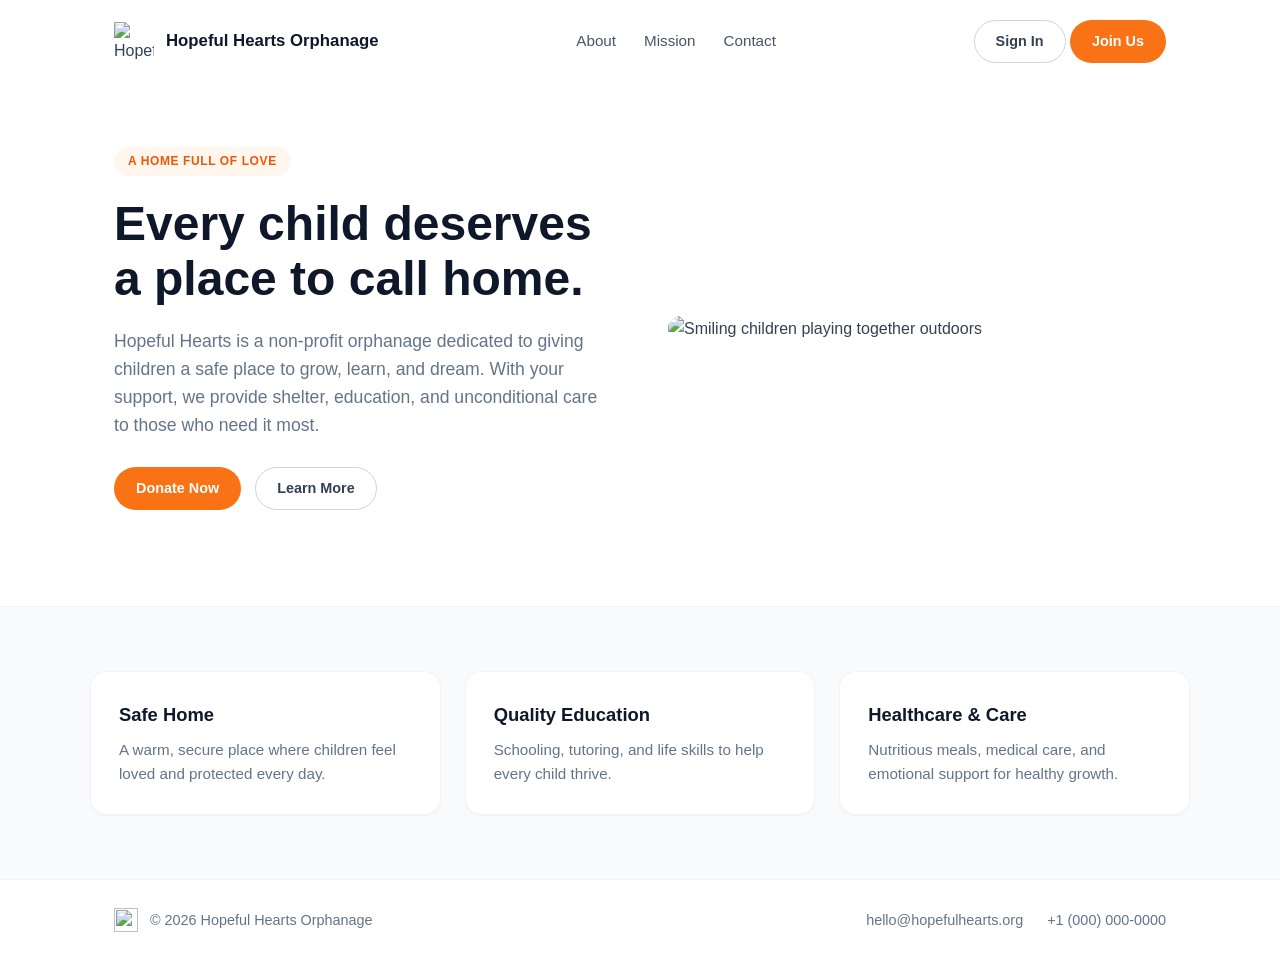
==== index.html @ 258a6f3f "Merge pull request #2 from MapokgoleSemoshwe/Nur Nur" ====
<!DOCTYPE html>
<html lang="en">
<head>
  <meta charset="UTF-8" />
  <meta name="viewport" content="width=device-width, initial-scale=1.0" />
  <title>Hopeful Hearts Orphanage — A Home Full of Love</title>
  <meta name="description" content="Hopeful Hearts is an NGO orphanage providing a safe, loving home, education, and bright futures for children in need." />
  <link rel="stylesheet" href="styles.css" />
</head>
<body>
  <header class="site-header">
    <div class="brand">
      <img src="logo.png" alt="Hopeful Hearts logo" class="brand-logo" />
      <span class="brand-name">Hopeful Hearts Orphanage</span>
    </div>
    <nav class="site-nav">
      <a href="#about">About</a>
      <a href="#mission">Mission</a>
      <a href="#contact">Contact</a>
      <a href="dashboard.html" id="dashboardLink" style="display:none;">📊 Dashboard</a>
    </nav>
    <div id="authButtons">
      <a href="login.html" class="btn btn-outline">Sign In</a>
      <a href="signup.html" class="btn btn-primary">Join Us</a>
    </div>
    <div id="userMenu" style="display:none; align-items:center; gap:12px;">
      <span id="userNameDisplay" style="font-weight:500; color:#0f172a;"></span>
      <button id="logoutBtn" class="btn btn-outline" style="padding:6px 14px; font-size:0.85rem; cursor:pointer;">Logout</button>
    </div>
  </header>

  <main class="hero" id="about">
    <div class="hero-text">
      <span class="tag">A home full of love</span>
      <h1>Every child deserves a place to call home.</h1>
      <p>
        Hopeful Hearts is a non-profit orphanage dedicated to giving children
        a safe place to grow, learn, and dream. With your support, we provide
        shelter, education, and unconditional care to those who need it most.
      </p>
      <div class="hero-actions">
        <a href="#" id="donateBtn" class="btn btn-primary">Donate Now</a>
        <a href="#mission" class="btn btn-outline">Learn More</a>
      </div>
    </div>
    <div class="hero-image">
      <img src="kids.jpg" alt="Smiling children playing together outdoors" />
    </div>
  </main>

  <section class="mission" id="mission">
    <div class="mission-grid">
      <div class="card">
        <h3>Safe Home</h3>
        <p>A warm, secure place where children feel loved and protected every day.</p>
      </div>
      <div class="card">
        <h3>Quality Education</h3>
        <p>Schooling, tutoring, and life skills to help every child thrive.</p>
      </div>
      <div class="card">
        <h3>Healthcare &amp; Care</h3>
        <p>Nutritious meals, medical care, and emotional support for healthy growth.</p>
      </div>
    </div>
  </section>

  <footer class="site-footer" id="contact">
    <div class="footer-inner">
      <div class="brand">
        <img src="logo.png" alt="" class="brand-logo small" />
        <span>© 2026 Hopeful Hearts Orphanage</span>
      </div>
      <div class="footer-links">
        <a href="mailto:hello@hopefulhearts.org">hello@hopefulhearts.org</a>
        <a href="tel:+10000000000">+1 (000) 000-0000</a>
      </div>
    </div>
  </footer>

  <script type="importmap">
    {
      "imports": {
        "@supabase/supabase-js": "https://cdn.jsdelivr.net/npm/@supabase/supabase-js/+esm"
      }
    }
  </script>

  <script type="module">
    import { createClient } from '@supabase/supabase-js'

    const supabaseUrl = 'https://irzqdsxdiifosqzqdypj.supabase.co'
    const supabaseAnonKey = 'eyJhbGciOiJIUzI1NiIsInR5cCI6IkpXVCJ9.eyJpc3MiOiJzdXBhYmFzZSIsInJlZiI6ImlyenFkc3hkaWlmb3NxenFkeXBqIiwicm9sZSI6ImFub24iLCJpYXQiOjE3ODM0MTgwMjYsImV4cCI6MjA5ODk5NDAyNn0.2mzC2WjiVIN2imGfKh0aKhdP97PCT6eLsTxOS4lfbh0'
    const supabase = createClient(supabaseUrl, supabaseAnonKey)

    const authButtons = document.getElementById('authButtons')
    const userMenu = document.getElementById('userMenu')
    const userNameDisplay = document.getElementById('userNameDisplay')
    const logoutBtn = document.getElementById('logoutBtn')
    const donateBtn = document.getElementById('donateBtn')
    const dashboardLink = document.getElementById('dashboardLink')

    async function checkUser() {
      const { data: { user } } = await supabase.auth.getUser()
      
      if (user) {
        authButtons.style.display = 'none'
        userMenu.style.display = 'flex'
        
        const { data: profile } = await supabase
          .from('users')
          .select('display_name, role')
          .eq('id', user.id)
          .single()
        
        userNameDisplay.textContent = profile?.display_name || user.email
        
        if (profile?.role === 'admin') {
          dashboardLink.style.display = 'inline'
        }
        
        donateBtn.href = 'donate.html'
        donateBtn.onclick = null
      } else {
        authButtons.style.display = 'flex'
        userMenu.style.display = 'none'
        dashboardLink.style.display = 'none'
        
        donateBtn.href = 'javascript:void(0)'
        donateBtn.onclick = function(e) {
          e.preventDefault()
          e.stopPropagation()
          const shouldLogin = confirm('Please sign in or create an account to donate. Click OK to login.')
          if (shouldLogin) {
            window.location.href = 'login.html?return=donate.html'
          }
        }
      }
    }

    logoutBtn.addEventListener('click', async () => {
      await supabase.auth.signOut()
      window.location.reload()
    })

    checkUser()

    supabase.auth.onAuthStateChange(() => {
      checkUser()
    })
  </script>
</body>
</html>
---- styles.css ----
* { box-sizing: border-box; margin: 0; padding: 0; }

body {
  font-family: -apple-system, BlinkMacSystemFont, "Segoe UI", Roboto, Helvetica, Arial, sans-serif;
  background: #ffffff;
  color: #334155;
  line-height: 1.6;
}

a { text-decoration: none; color: inherit; }

/* Header */
.site-header {
  max-width: 1100px;
  margin: 0 auto;
  padding: 20px 24px;
  display: flex;
  align-items: center;
  justify-content: space-between;
  gap: 16px;
}

.brand { display: flex; align-items: center; gap: 12px; }
.brand-logo { width: 40px; height: 40px; object-fit: contain; }
.brand-logo.small { width: 24px; height: 24px; }
.brand-name { font-weight: 600; color: #0f172a; font-size: 1.05rem; }

.site-nav { display: flex; gap: 28px; font-size: 0.95rem; color: #475569; font-weight: 500; }
.site-nav a:hover { color: #0f172a; }

/* Buttons */
.btn {
  display: inline-block;
  padding: 10px 22px;
  border-radius: 999px;
  font-size: 0.9rem;
  font-weight: 600;
  transition: all 0.2s ease;
  cursor: pointer;
}
.btn-primary { background: #f97316; color: #fff; }
.btn-primary:hover { background: #ea580c; }
.btn-outline { border: 1px solid #cbd5e1; color: #334155; padding: 9px 21px; }
.btn-outline:hover { border-color: #0f172a; color: #0f172a; }

/* Hero */
.hero {
  max-width: 1100px;
  margin: 0 auto;
  padding: 64px 24px 96px;
  display: grid;
  grid-template-columns: 1fr 1fr;
  gap: 56px;
  align-items: center;
}

.tag {
  display: inline-block;
  background: #fff7ed;
  color: #ea580c;
  padding: 5px 14px;
  border-radius: 999px;
  font-size: 0.75rem;
  font-weight: 700;
  letter-spacing: 0.05em;
  text-transform: uppercase;
  margin-bottom: 20px;
}

.hero-text h1 {
  font-size: 3rem;
  font-weight: 700;
  color: #0f172a;
  line-height: 1.15;
  margin-bottom: 20px;
}

.hero-text p {
  font-size: 1.1rem;
  color: #64748b;
  margin-bottom: 28px;
}

.hero-actions { display: flex; gap: 14px; flex-wrap: wrap; }

.hero-image img {
  width: 100%;
  aspect-ratio: 1 / 1;
  object-fit: cover;
  border-radius: 24px;
  box-shadow: 0 20px 40px -15px rgba(0, 0, 0, 0.2);
}

/* Mission */
.mission {
  background: #f8fafc;
  border-top: 1px solid #f1f5f9;
  padding: 64px 24px;
}

.mission-grid {
  max-width: 1100px;
  margin: 0 auto;
  display: grid;
  grid-template-columns: repeat(3, 1fr);
  gap: 24px;
}

.card {
  background: #fff;
  padding: 28px;
  border-radius: 16px;
  box-shadow: 0 1px 2px rgba(0,0,0,0.04);
  border: 1px solid #f1f5f9;
}

.card h3 { color: #0f172a; font-size: 1.15rem; margin-bottom: 8px; }
.card p { font-size: 0.95rem; color: #64748b; }

/* Footer */
.site-footer { border-top: 1px solid #f1f5f9; }
.footer-inner {
  max-width: 1100px;
  margin: 0 auto;
  padding: 28px 24px;
  display: flex;
  justify-content: space-between;
  align-items: center;
  font-size: 0.9rem;
  color: #64748b;
  flex-wrap: wrap;
  gap: 16px;
}
.footer-links { display: flex; gap: 24px; }
.footer-links a:hover { color: #0f172a; }

/* Responsive */
@media (max-width: 768px) {
  .site-nav { display: none; }
  .hero { grid-template-columns: 1fr; padding: 40px 24px 64px; gap: 40px; }
  .hero-text h1 { font-size: 2.2rem; }
  .mission-grid { grid-template-columns: 1fr; }
}
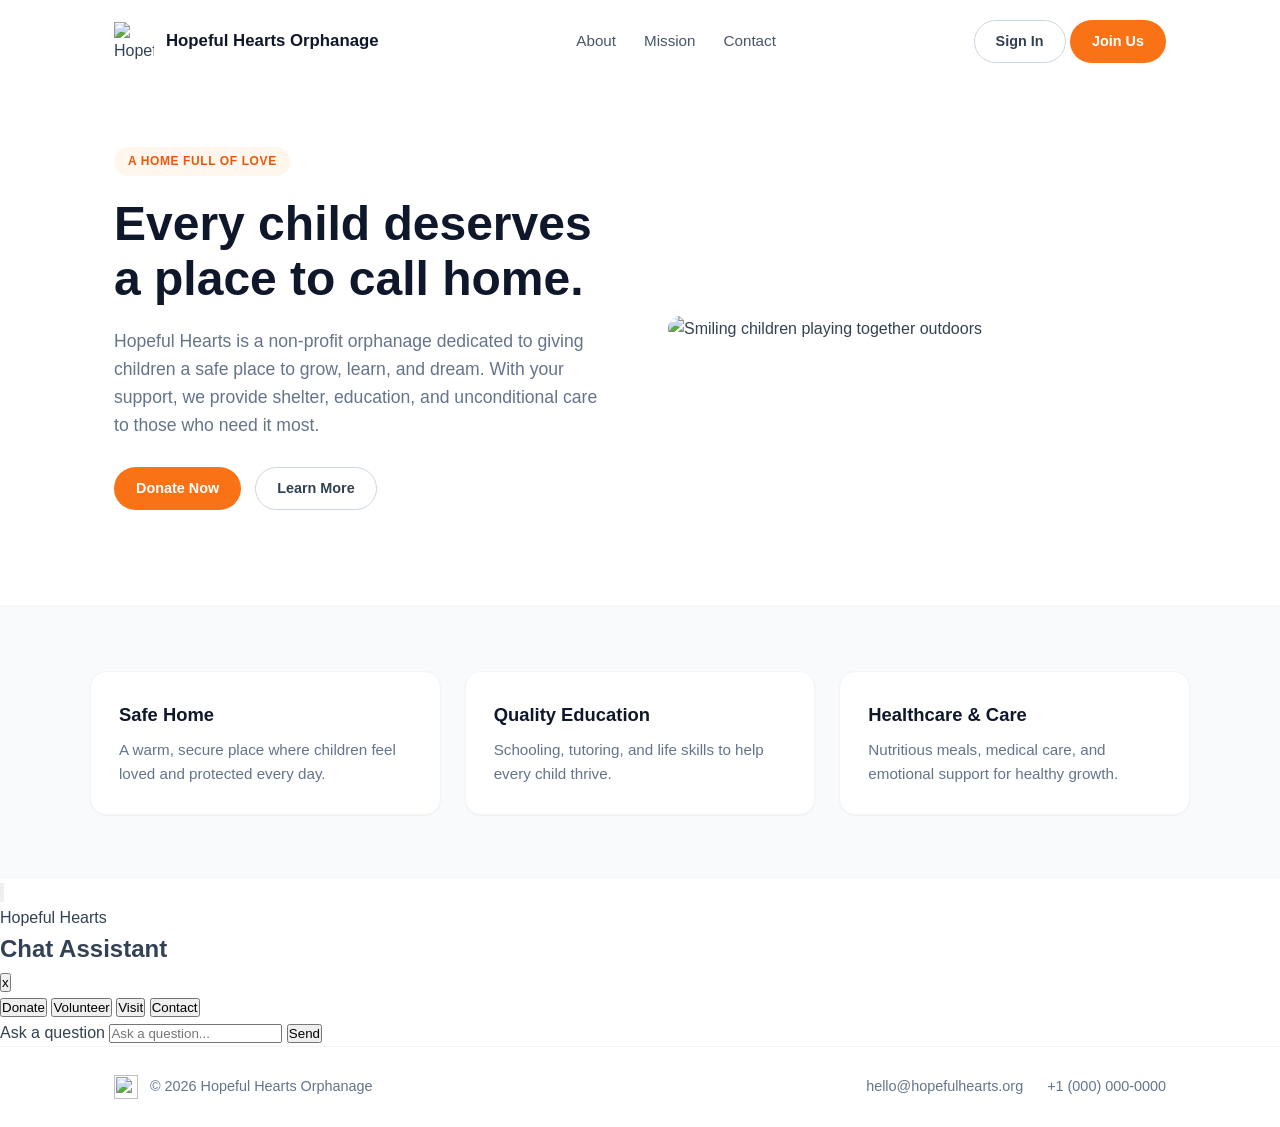
==== commit b095534f: "Merge pull request #6 from MapokgoleSemoshwe/Nur Auth, payments for balance and donation ~ nur" ====
--- a/index.html
+++ b/index.html
@@ -17,7 +17,7 @@
       <a href="#about">About</a>
       <a href="#mission">Mission</a>
       <a href="#contact">Contact</a>
-      <a href="dashboard.html" id="dashboardLink" style="display:none;">📊 Dashboard</a>
+      <a href="dashboard.html" id="dashboardLink" style="display:none;">Dashboard</a>
     </nav>
     <div id="authButtons">
       <a href="login.html" class="btn btn-outline">Sign In</a>
@@ -25,6 +25,7 @@
     </div>
     <div id="userMenu" style="display:none; align-items:center; gap:12px;">
       <span id="userNameDisplay" style="font-weight:500; color:#0f172a;"></span>
+      <a href="balance.html" style="color: #f97316; font-weight: 500;">Balance</a>
       <button id="logoutBtn" class="btn btn-outline" style="padding:6px 14px; font-size:0.85rem; cursor:pointer;">Logout</button>
     </div>
   </header>
@@ -64,6 +65,39 @@
       </div>
     </div>
   </section>
+
+  <aside class="chatbot" aria-label="Hopeful Hearts chat assistant">
+    <button class="chatbot-toggle" type="button" aria-label="Open chat" aria-expanded="false" aria-controls="chatbot-panel">
+      <svg class="chatbot-icon" viewBox="0 0 24 24" aria-hidden="true">
+        <path d="M21 11.5a8.5 8.5 0 0 1-8.5 8.5 8.3 8.3 0 0 1-3.8-.9L3 21l1.9-5.7A8.3 8.3 0 0 1 4 11.5a8.5 8.5 0 1 1 17 0Z" />
+      </svg>
+    </button>
+
+    <section class="chatbot-panel" id="chatbot-panel" aria-hidden="true" inert>
+      <header class="chatbot-header">
+        <div>
+          <p class="chatbot-kicker">Hopeful Hearts</p>
+          <h2>Chat Assistant</h2>
+        </div>
+        <button class="chatbot-close" type="button" aria-label="Close chat">x</button>
+      </header>
+
+      <div class="chatbot-messages" aria-live="polite"></div>
+
+      <div class="chatbot-prompts" aria-label="Suggested questions">
+        <button type="button" data-prompt="How can I donate?">Donate</button>
+        <button type="button" data-prompt="How can I volunteer?">Volunteer</button>
+        <button type="button" data-prompt="Can I visit the orphanage?">Visit</button>
+        <button type="button" data-prompt="How do I contact you?">Contact</button>
+      </div>
+
+      <form class="chatbot-form">
+        <label class="sr-only" for="chatbot-input">Ask a question</label>
+        <input id="chatbot-input" type="text" autocomplete="off" placeholder="Ask a question..." />
+        <button type="submit">Send</button>
+      </form>
+    </section>
+  </aside>
 
   <footer class="site-footer" id="contact">
     <div class="footer-inner">
@@ -149,5 +183,6 @@
       checkUser()
     })
   </script>
+  <script src="script.js"></script>
 </body>
-</html>+</html>
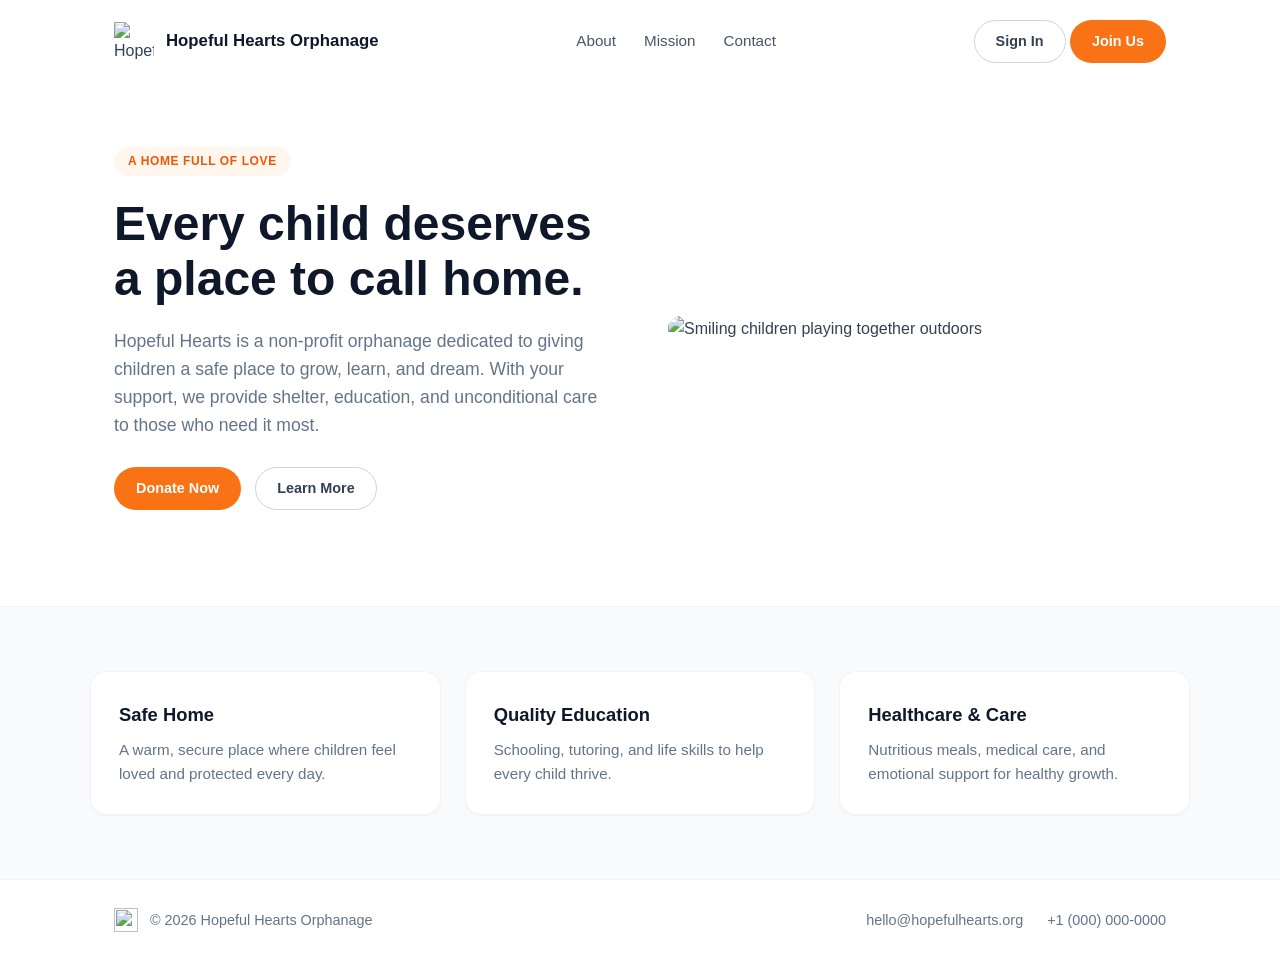
==== commit 576dc8dd: "auth and roles, balance and donations, deposits and payments working ~ nur" ====
--- a/index.html
+++ b/index.html
@@ -65,39 +65,6 @@
       </div>
     </div>
   </section>
-
-  <aside class="chatbot" aria-label="Hopeful Hearts chat assistant">
-    <button class="chatbot-toggle" type="button" aria-label="Open chat" aria-expanded="false" aria-controls="chatbot-panel">
-      <svg class="chatbot-icon" viewBox="0 0 24 24" aria-hidden="true">
-        <path d="M21 11.5a8.5 8.5 0 0 1-8.5 8.5 8.3 8.3 0 0 1-3.8-.9L3 21l1.9-5.7A8.3 8.3 0 0 1 4 11.5a8.5 8.5 0 1 1 17 0Z" />
-      </svg>
-    </button>
-
-    <section class="chatbot-panel" id="chatbot-panel" aria-hidden="true" inert>
-      <header class="chatbot-header">
-        <div>
-          <p class="chatbot-kicker">Hopeful Hearts</p>
-          <h2>Chat Assistant</h2>
-        </div>
-        <button class="chatbot-close" type="button" aria-label="Close chat">x</button>
-      </header>
-
-      <div class="chatbot-messages" aria-live="polite"></div>
-
-      <div class="chatbot-prompts" aria-label="Suggested questions">
-        <button type="button" data-prompt="How can I donate?">Donate</button>
-        <button type="button" data-prompt="How can I volunteer?">Volunteer</button>
-        <button type="button" data-prompt="Can I visit the orphanage?">Visit</button>
-        <button type="button" data-prompt="How do I contact you?">Contact</button>
-      </div>
-
-      <form class="chatbot-form">
-        <label class="sr-only" for="chatbot-input">Ask a question</label>
-        <input id="chatbot-input" type="text" autocomplete="off" placeholder="Ask a question..." />
-        <button type="submit">Send</button>
-      </form>
-    </section>
-  </aside>
 
   <footer class="site-footer" id="contact">
     <div class="footer-inner">
@@ -183,6 +150,5 @@
       checkUser()
     })
   </script>
-  <script src="script.js"></script>
 </body>
-</html>
+</html>
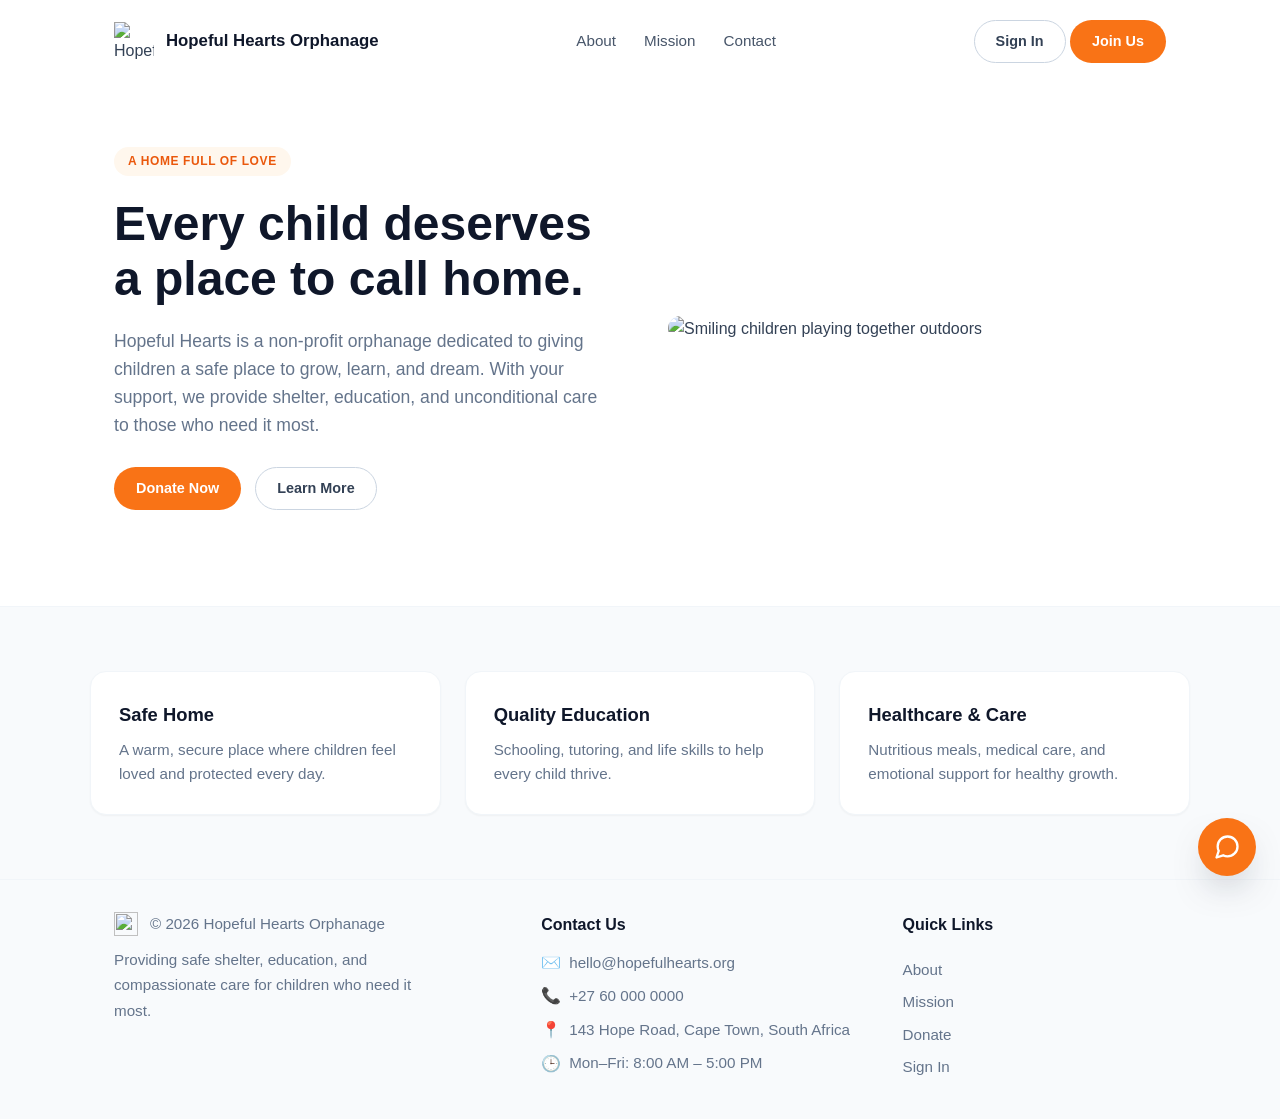
==== commit 689547bf: "Update footer contact details and orange chat/contact accents" ====
--- a/index.html
+++ b/index.html
@@ -17,7 +17,7 @@
       <a href="#about">About</a>
       <a href="#mission">Mission</a>
       <a href="#contact">Contact</a>
-      <a href="dashboard.html" id="dashboardLink" style="display:none;">Dashboard</a>
+      <a href="dashboard.html" id="dashboardLink" style="display:none;">📊 Dashboard</a>
     </nav>
     <div id="authButtons">
       <a href="login.html" class="btn btn-outline">Sign In</a>
@@ -25,7 +25,6 @@
     </div>
     <div id="userMenu" style="display:none; align-items:center; gap:12px;">
       <span id="userNameDisplay" style="font-weight:500; color:#0f172a;"></span>
-      <a href="balance.html" style="color: #f97316; font-weight: 500;">Balance</a>
       <button id="logoutBtn" class="btn btn-outline" style="padding:6px 14px; font-size:0.85rem; cursor:pointer;">Logout</button>
     </div>
   </header>
@@ -66,15 +65,65 @@
     </div>
   </section>
 
+  <aside class="chatbot" aria-label="Hopeful Hearts chat assistant">
+    <button class="chatbot-toggle" type="button" aria-label="Open chat" aria-expanded="false" aria-controls="chatbot-panel">
+      <svg class="chatbot-icon" viewBox="0 0 24 24" aria-hidden="true">
+        <path d="M21 11.5a8.5 8.5 0 0 1-8.5 8.5 8.3 8.3 0 0 1-3.8-.9L3 21l1.9-5.7A8.3 8.3 0 0 1 4 11.5a8.5 8.5 0 1 1 17 0Z" />
+      </svg>
+    </button>
+
+    <section class="chatbot-panel" id="chatbot-panel" aria-hidden="true" inert>
+      <header class="chatbot-header">
+        <div>
+          <p class="chatbot-kicker">Hopeful Hearts</p>
+          <h2>Chat Assistant</h2>
+        </div>
+        <button class="chatbot-close" type="button" aria-label="Close chat">x</button>
+      </header>
+
+      <div class="chatbot-messages" aria-live="polite"></div>
+
+      <div class="chatbot-prompts" aria-label="Suggested questions">
+        <button type="button" data-prompt="How can I donate?">Donate</button>
+        <button type="button" data-prompt="How can I volunteer?">Volunteer</button>
+        <button type="button" data-prompt="Can I visit the orphanage?">Visit</button>
+        <button type="button" data-prompt="How do I contact you?">Contact</button>
+      </div>
+
+      <form class="chatbot-form">
+        <label class="sr-only" for="chatbot-input">Ask a question</label>
+        <input id="chatbot-input" type="text" autocomplete="off" placeholder="Ask a question..." />
+        <button type="submit">Send</button>
+      </form>
+    </section>
+  </aside>
+
   <footer class="site-footer" id="contact">
     <div class="footer-inner">
-      <div class="brand">
-        <img src="logo.png" alt="" class="brand-logo small" />
-        <span>© 2026 Hopeful Hearts Orphanage</span>
-      </div>
+      <div class="footer-brand">
+        <div class="brand">
+          <img src="logo.png" alt="" class="brand-logo small" />
+          <span>© 2026 Hopeful Hearts Orphanage</span>
+        </div>
+        <p>Providing safe shelter, education, and compassionate care for children who need it most.</p>
+      </div>
+
+      <div class="footer-contact">
+        <h3>Contact Us</h3>
+        <ul class="contact-list">
+          <li><span class="contact-icon" aria-hidden="true">✉️</span><a href="mailto:hello@hopefulhearts.org">hello@hopefulhearts.org</a></li>
+          <li><span class="contact-icon" aria-hidden="true">📞</span><a href="tel:+27600000000">+27 60 000 0000</a></li>
+          <li><span class="contact-icon" aria-hidden="true">📍</span>143 Hope Road, Cape Town, South Africa</li>
+          <li><span class="contact-icon" aria-hidden="true">🕒</span>Mon–Fri: 8:00 AM – 5:00 PM</li>
+        </ul>
+      </div>
+
       <div class="footer-links">
-        <a href="mailto:hello@hopefulhearts.org">hello@hopefulhearts.org</a>
-        <a href="tel:+10000000000">+1 (000) 000-0000</a>
+        <h3>Quick Links</h3>
+        <a href="#about">About</a>
+        <a href="#mission">Mission</a>
+        <a href="donate.html">Donate</a>
+        <a href="login.html">Sign In</a>
       </div>
     </div>
   </footer>
@@ -150,5 +199,6 @@
       checkUser()
     })
   </script>
+  <script src="script.js"></script>
 </body>
-</html>+</html>
--- a/styles.css
+++ b/styles.css
@@ -117,22 +117,278 @@
 .card h3 { color: #0f172a; font-size: 1.15rem; margin-bottom: 8px; }
 .card p { font-size: 0.95rem; color: #64748b; }
 
+/* Chatbot */
+.sr-only {
+  position: absolute;
+  width: 1px;
+  height: 1px;
+  padding: 0;
+  margin: -1px;
+  overflow: hidden;
+  clip: rect(0, 0, 0, 0);
+  white-space: nowrap;
+  border: 0;
+}
+
+.chatbot {
+  position: fixed;
+  right: 24px;
+  bottom: 24px;
+  z-index: 20;
+  display: flex;
+  flex-direction: column;
+  align-items: flex-end;
+  gap: 14px;
+}
+
+.chatbot-toggle {
+  width: 58px;
+  height: 58px;
+  display: inline-grid;
+  place-items: center;
+  border: 0;
+  border-radius: 50%;
+  background: #f97316;
+  color: #fff;
+  box-shadow: 0 18px 38px -18px rgba(15, 23, 42, 0.7);
+  cursor: pointer;
+  transition: transform 0.2s ease, background 0.2s ease, box-shadow 0.2s ease;
+}
+
+.chatbot-toggle:hover,
+.chatbot-toggle:focus-visible {
+  background: #ea580c;
+  box-shadow: 0 20px 44px -16px rgba(15, 23, 42, 0.75);
+  transform: translateY(-2px);
+}
+
+.chatbot-icon {
+  width: 28px;
+  height: 28px;
+  fill: none;
+  stroke: currentColor;
+  stroke-width: 2;
+  stroke-linecap: round;
+  stroke-linejoin: round;
+}
+
+.chatbot-panel {
+  position: absolute;
+  right: 0;
+  bottom: 76px;
+  width: min(380px, calc(100vw - 32px));
+  height: min(580px, calc(100vh - 124px));
+  display: grid;
+  grid-template-rows: auto minmax(0, 1fr) auto auto;
+  overflow: hidden;
+  background: #fff;
+  border: 1px solid #dbe4ee;
+  border-radius: 8px;
+  box-shadow: 0 24px 70px -30px rgba(15, 23, 42, 0.55);
+  opacity: 0;
+  pointer-events: none;
+  transform: translateY(14px) scale(0.98);
+  transform-origin: bottom right;
+  transition: opacity 0.2s ease, transform 0.2s ease;
+}
+
+.chatbot.is-open .chatbot-panel {
+  opacity: 1;
+  pointer-events: auto;
+  transform: translateY(0) scale(1);
+}
+
+.chatbot-header {
+  display: flex;
+  justify-content: space-between;
+  align-items: center;
+  gap: 16px;
+  padding: 18px 18px 16px;
+  background: #f97316;
+  color: #fff;
+}
+
+.chatbot-kicker {
+  margin-bottom: 2px;
+  color: #fff7ed;
+  font-size: 0.73rem;
+  font-weight: 700;
+  text-transform: uppercase;
+  letter-spacing: 0.08em;
+}
+
+.chatbot-header h2 {
+  color: #fff;
+  font-size: 1.05rem;
+  line-height: 1.2;
+}
+
+.chatbot-close {
+  width: 34px;
+  height: 34px;
+  flex: 0 0 auto;
+  border: 1px solid rgba(255, 255, 255, 0.34);
+  border-radius: 50%;
+  background: rgba(255, 255, 255, 0.12);
+  color: #fff;
+  font-size: 1rem;
+  font-weight: 700;
+  cursor: pointer;
+}
+
+.chatbot-close:hover,
+.chatbot-close:focus-visible {
+  background: rgba(255, 255, 255, 0.22);
+}
+
+.chatbot-messages {
+  min-height: 0;
+  padding: 18px;
+  overflow-y: auto;
+  background: #f8fafc;
+}
+
+.chatbot-message {
+  width: fit-content;
+  max-width: 86%;
+  margin-bottom: 12px;
+  padding: 10px 12px;
+  border-radius: 8px;
+  font-size: 0.9rem;
+  line-height: 1.45;
+}
+
+.chatbot-message.bot {
+  background: #fff;
+  color: #334155;
+  border: 1px solid #e2e8f0;
+}
+
+.chatbot-message.user {
+  margin-left: auto;
+  background: #f97316;
+  color: #fff;
+}
+
+.chatbot-prompts {
+  display: grid;
+  grid-template-columns: repeat(4, minmax(0, 1fr));
+  gap: 8px;
+  padding: 12px 14px;
+  border-top: 1px solid #e2e8f0;
+  background: #fff;
+}
+
+.chatbot-prompts button {
+  min-width: 0;
+  border: 1px solid #cbd5e1;
+  border-radius: 999px;
+  background: #fff;
+  color: #334155;
+  padding: 7px 8px;
+  font-size: 0.78rem;
+  font-weight: 700;
+  cursor: pointer;
+}
+
+.chatbot-prompts button:hover,
+.chatbot-prompts button:focus-visible {
+  border-color: #f97316;
+  color: #f97316;
+}
+
+.chatbot-form {
+  display: grid;
+  grid-template-columns: minmax(0, 1fr) auto;
+  gap: 10px;
+  padding: 14px;
+  border-top: 1px solid #e2e8f0;
+  background: #fff;
+}
+
+.chatbot-form input {
+  min-width: 0;
+  border: 1px solid #cbd5e1;
+  border-radius: 999px;
+  padding: 11px 14px;
+  color: #0f172a;
+  font: inherit;
+}
+
+.chatbot-form input:focus {
+  outline: 2px solid rgba(249, 115, 22, 0.28);
+  border-color: #f97316;
+}
+
+.chatbot-form button {
+  border: 0;
+  border-radius: 999px;
+  background: #f97316;
+  color: #fff;
+  padding: 0 16px;
+  font-weight: 700;
+  cursor: pointer;
+}
+
+.chatbot-form button:hover,
+.chatbot-form button:focus-visible {
+  background: #ea580c;
+}
+
 /* Footer */
-.site-footer { border-top: 1px solid #f1f5f9; }
+.site-footer {
+  border-top: 1px solid #f1f5f9;
+  background: #f8fafc;
+}
 .footer-inner {
   max-width: 1100px;
   margin: 0 auto;
-  padding: 28px 24px;
+  padding: 32px 24px 40px;
+  display: grid;
+  grid-template-columns: 1.2fr 1fr 0.8fr;
+  gap: 32px;
+  align-items: start;
+  font-size: 0.95rem;
+  color: #64748b;
+}
+.footer-brand p {
+  margin-top: 10px;
+  max-width: 320px;
+  line-height: 1.7;
+}
+.footer-contact h3,
+.footer-links h3 {
+  color: #0f172a;
+  font-size: 1rem;
+  margin-bottom: 12px;
+}
+.contact-list {
+  list-style: none;
+  display: grid;
+  gap: 8px;
+}
+.contact-list li {
   display: flex;
-  justify-content: space-between;
   align-items: center;
-  font-size: 0.9rem;
-  color: #64748b;
-  flex-wrap: wrap;
-  gap: 16px;
-}
-.footer-links { display: flex; gap: 24px; }
-.footer-links a:hover { color: #0f172a; }
+  gap: 8px;
+}
+.contact-icon {
+  display: inline-flex;
+  align-items: center;
+  justify-content: center;
+  width: 20px;
+  font-size: 1rem;
+  color: #f97316;
+}
+.contact-list a:hover,
+.footer-links a:hover {
+  color: #0f172a;
+}
+.footer-links {
+  display: flex;
+  flex-direction: column;
+  gap: 8px;
+}
 
 /* Responsive */
 @media (max-width: 768px) {
@@ -140,4 +396,8 @@
   .hero { grid-template-columns: 1fr; padding: 40px 24px 64px; gap: 40px; }
   .hero-text h1 { font-size: 2.2rem; }
   .mission-grid { grid-template-columns: 1fr; }
-}+  .chatbot { right: 16px; bottom: 16px; }
+  .chatbot-panel { bottom: 72px; height: min(560px, calc(100vh - 104px)); }
+  .chatbot-prompts { grid-template-columns: repeat(2, minmax(0, 1fr)); }
+  .footer-inner { grid-template-columns: 1fr; gap: 24px; }
+}
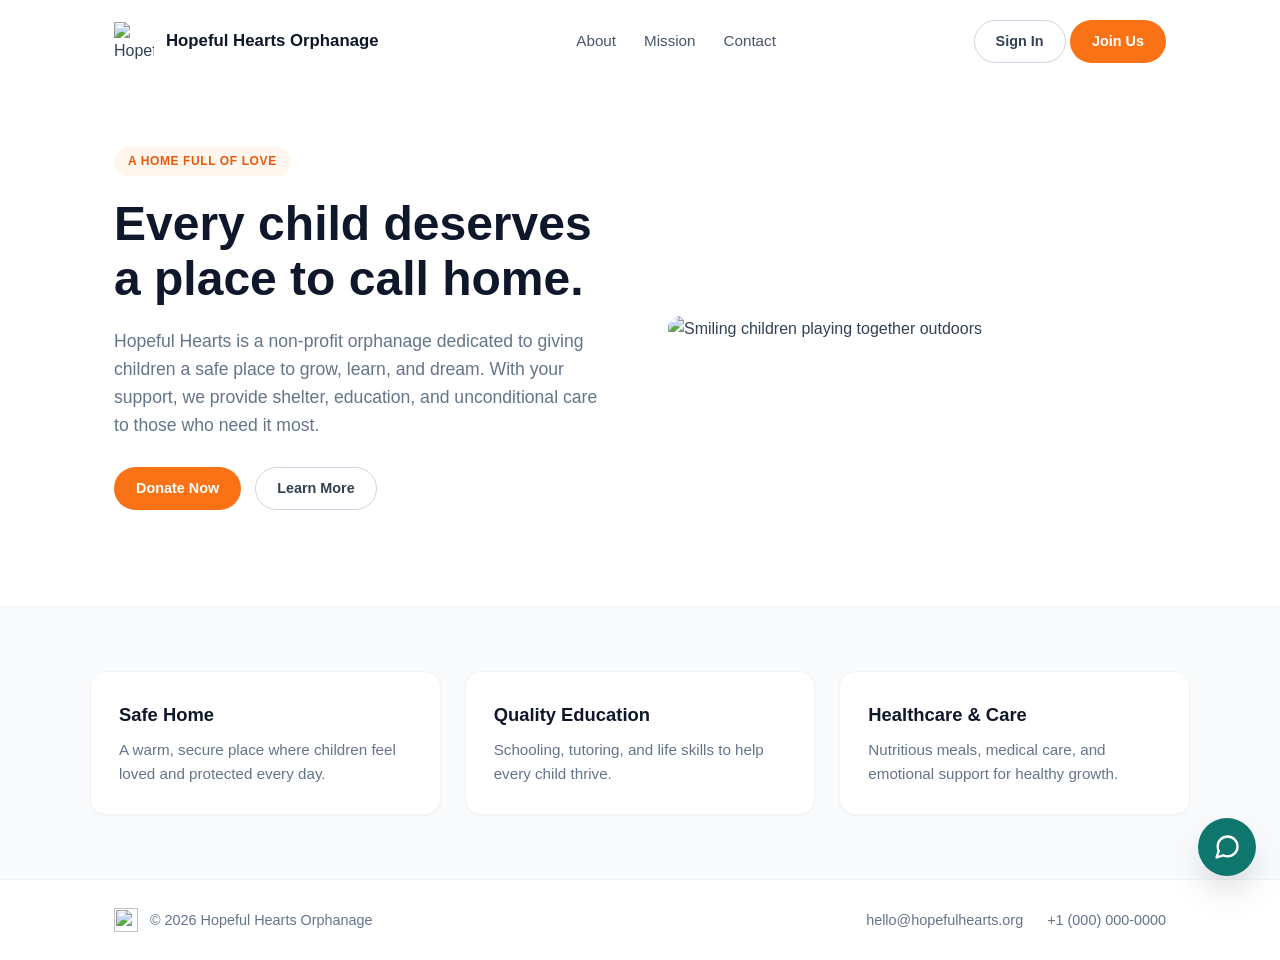
==== commit cfafdabf: "Merge pull request #9 from NurJohnston/main bugs fixed" ====
--- a/index.html
+++ b/index.html
@@ -17,7 +17,7 @@
       <a href="#about">About</a>
       <a href="#mission">Mission</a>
       <a href="#contact">Contact</a>
-      <a href="dashboard.html" id="dashboardLink" style="display:none;">📊 Dashboard</a>
+      <a href="admin/admin.html" id="dashboardLink" style="display:none;">Dashboard</a>
     </nav>
     <div id="authButtons">
       <a href="login.html" class="btn btn-outline">Sign In</a>
@@ -25,6 +25,7 @@
     </div>
     <div id="userMenu" style="display:none; align-items:center; gap:12px;">
       <span id="userNameDisplay" style="font-weight:500; color:#0f172a;"></span>
+      <a href="balance.html" style="color: #f97316; font-weight: 500;">Balance</a>
       <button id="logoutBtn" class="btn btn-outline" style="padding:6px 14px; font-size:0.85rem; cursor:pointer;">Logout</button>
     </div>
   </header>
@@ -100,30 +101,13 @@
 
   <footer class="site-footer" id="contact">
     <div class="footer-inner">
-      <div class="footer-brand">
-        <div class="brand">
-          <img src="logo.png" alt="" class="brand-logo small" />
-          <span>© 2026 Hopeful Hearts Orphanage</span>
-        </div>
-        <p>Providing safe shelter, education, and compassionate care for children who need it most.</p>
+      <div class="brand">
+        <img src="logo.png" alt="" class="brand-logo small" />
+        <span>© 2026 Hopeful Hearts Orphanage</span>
       </div>
-
-      <div class="footer-contact">
-        <h3>Contact Us</h3>
-        <ul class="contact-list">
-          <li><span class="contact-icon" aria-hidden="true">✉️</span><a href="mailto:hello@hopefulhearts.org">hello@hopefulhearts.org</a></li>
-          <li><span class="contact-icon" aria-hidden="true">📞</span><a href="tel:+27600000000">+27 60 000 0000</a></li>
-          <li><span class="contact-icon" aria-hidden="true">📍</span>143 Hope Road, Cape Town, South Africa</li>
-          <li><span class="contact-icon" aria-hidden="true">🕒</span>Mon–Fri: 8:00 AM – 5:00 PM</li>
-        </ul>
-      </div>
-
       <div class="footer-links">
-        <h3>Quick Links</h3>
-        <a href="#about">About</a>
-        <a href="#mission">Mission</a>
-        <a href="donate.html">Donate</a>
-        <a href="login.html">Sign In</a>
+        <a href="mailto:hello@hopefulhearts.org">hello@hopefulhearts.org</a>
+        <a href="tel:+10000000000">+1 (000) 000-0000</a>
       </div>
     </div>
   </footer>
--- a/styles.css
+++ b/styles.css
@@ -148,7 +148,7 @@
   place-items: center;
   border: 0;
   border-radius: 50%;
-  background: #f97316;
+  background: #0f766e;
   color: #fff;
   box-shadow: 0 18px 38px -18px rgba(15, 23, 42, 0.7);
   cursor: pointer;
@@ -157,7 +157,7 @@
 
 .chatbot-toggle:hover,
 .chatbot-toggle:focus-visible {
-  background: #ea580c;
+  background: #115e59;
   box-shadow: 0 20px 44px -16px rgba(15, 23, 42, 0.75);
   transform: translateY(-2px);
 }
@@ -204,13 +204,13 @@
   align-items: center;
   gap: 16px;
   padding: 18px 18px 16px;
-  background: #f97316;
+  background: #0f766e;
   color: #fff;
 }
 
 .chatbot-kicker {
   margin-bottom: 2px;
-  color: #fff7ed;
+  color: #ccfbf1;
   font-size: 0.73rem;
   font-weight: 700;
   text-transform: uppercase;
@@ -293,8 +293,8 @@
 
 .chatbot-prompts button:hover,
 .chatbot-prompts button:focus-visible {
-  border-color: #f97316;
-  color: #f97316;
+  border-color: #0f766e;
+  color: #0f766e;
 }
 
 .chatbot-form {
@@ -316,14 +316,14 @@
 }
 
 .chatbot-form input:focus {
-  outline: 2px solid rgba(249, 115, 22, 0.28);
-  border-color: #f97316;
+  outline: 2px solid rgba(15, 118, 110, 0.28);
+  border-color: #0f766e;
 }
 
 .chatbot-form button {
   border: 0;
   border-radius: 999px;
-  background: #f97316;
+  background: #0f766e;
   color: #fff;
   padding: 0 16px;
   font-weight: 700;
@@ -332,63 +332,25 @@
 
 .chatbot-form button:hover,
 .chatbot-form button:focus-visible {
-  background: #ea580c;
+  background: #115e59;
 }
 
 /* Footer */
-.site-footer {
-  border-top: 1px solid #f1f5f9;
-  background: #f8fafc;
-}
+.site-footer { border-top: 1px solid #f1f5f9; }
 .footer-inner {
   max-width: 1100px;
   margin: 0 auto;
-  padding: 32px 24px 40px;
-  display: grid;
-  grid-template-columns: 1.2fr 1fr 0.8fr;
-  gap: 32px;
-  align-items: start;
-  font-size: 0.95rem;
+  padding: 28px 24px;
+  display: flex;
+  justify-content: space-between;
+  align-items: center;
+  font-size: 0.9rem;
   color: #64748b;
-}
-.footer-brand p {
-  margin-top: 10px;
-  max-width: 320px;
-  line-height: 1.7;
-}
-.footer-contact h3,
-.footer-links h3 {
-  color: #0f172a;
-  font-size: 1rem;
-  margin-bottom: 12px;
-}
-.contact-list {
-  list-style: none;
-  display: grid;
-  gap: 8px;
-}
-.contact-list li {
-  display: flex;
-  align-items: center;
-  gap: 8px;
-}
-.contact-icon {
-  display: inline-flex;
-  align-items: center;
-  justify-content: center;
-  width: 20px;
-  font-size: 1rem;
-  color: #f97316;
-}
-.contact-list a:hover,
-.footer-links a:hover {
-  color: #0f172a;
-}
-.footer-links {
-  display: flex;
-  flex-direction: column;
-  gap: 8px;
-}
+  flex-wrap: wrap;
+  gap: 16px;
+}
+.footer-links { display: flex; gap: 24px; }
+.footer-links a:hover { color: #0f172a; }
 
 /* Responsive */
 @media (max-width: 768px) {
@@ -399,5 +361,4 @@
   .chatbot { right: 16px; bottom: 16px; }
   .chatbot-panel { bottom: 72px; height: min(560px, calc(100vh - 104px)); }
   .chatbot-prompts { grid-template-columns: repeat(2, minmax(0, 1fr)); }
-  .footer-inner { grid-template-columns: 1fr; gap: 24px; }
-}
+}
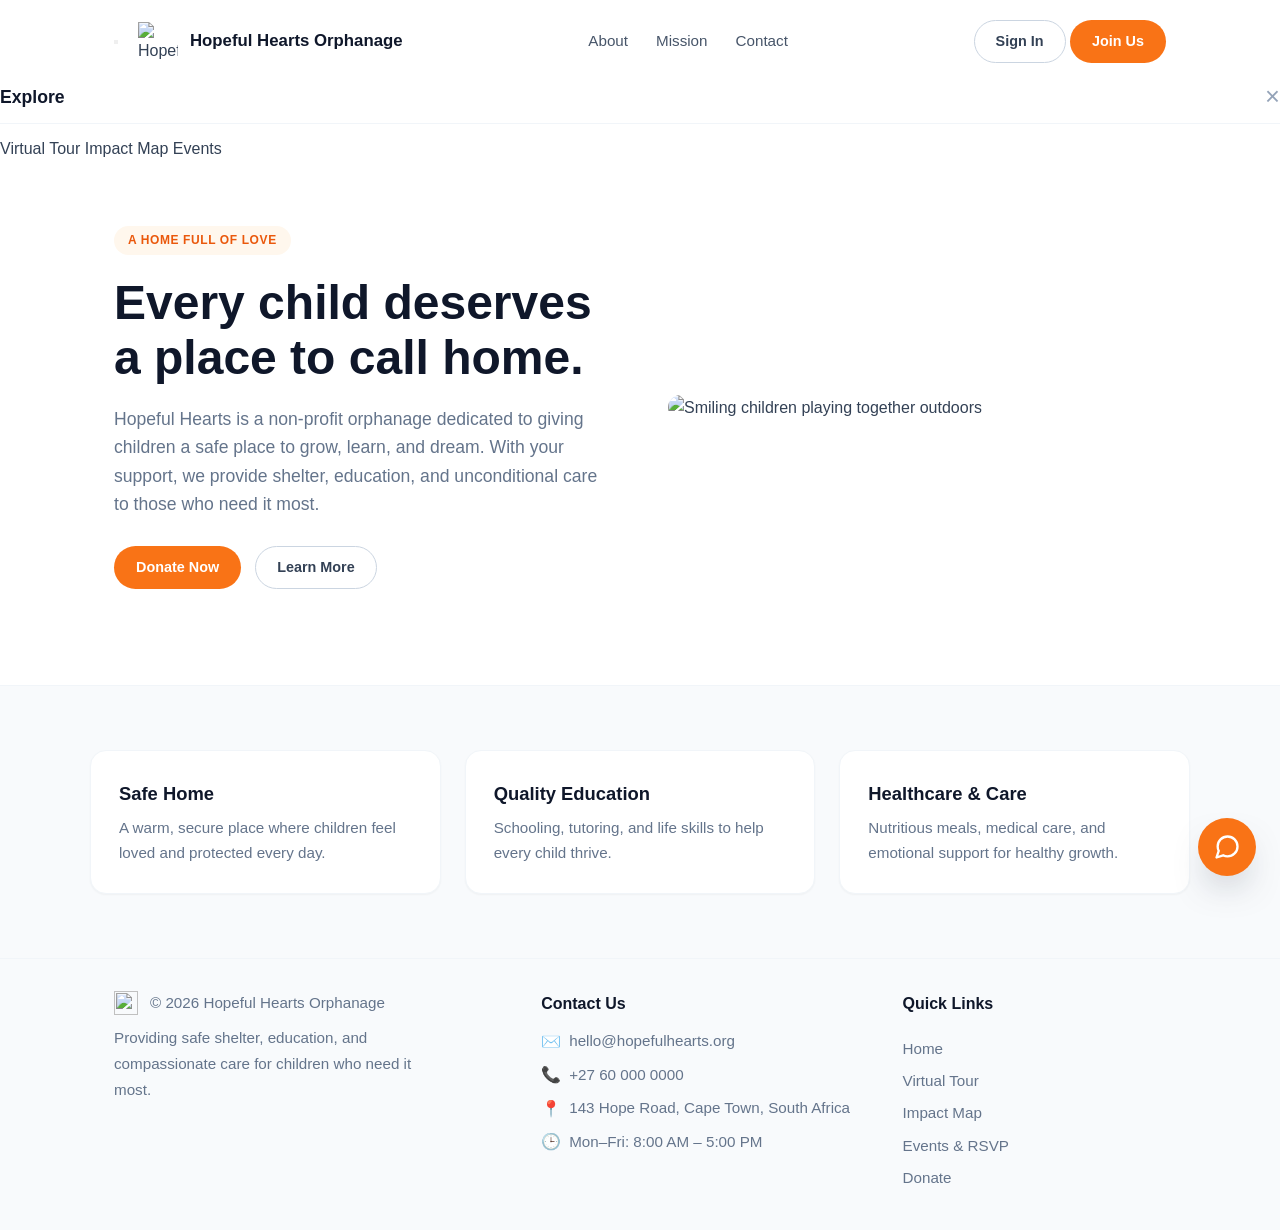
==== commit 3d74b225: "Merge pull request #20 from MapokgoleSemoshwe/Semoshwe volunteers intergation" ====
--- a/index.html
+++ b/index.html
@@ -10,6 +10,11 @@
 <body>
   <header class="site-header">
     <div class="brand">
+      <button class="hamburger-menu-toggle" id="hamburgerToggleBtn" aria-label="Toggle Navigation" style="margin-right: 8px;">
+        <span></span>
+        <span></span>
+        <span></span>
+      </button>
       <img src="logo.png" alt="Hopeful Hearts logo" class="brand-logo" />
       <span class="brand-name">Hopeful Hearts Orphanage</span>
     </div>
@@ -29,6 +34,19 @@
       <button id="logoutBtn" class="btn btn-outline" style="padding:6px 14px; font-size:0.85rem; cursor:pointer;">Logout</button>
     </div>
   </header>
+  <div class="hamburger-backdrop" id="hamburgerBackdrop"></div>
+  <div class="hamburger-drawer" id="hamburgerDrawer">
+    <div class="drawer-header" style="display:flex; justify-content:space-between; align-items:center; border-bottom:1px solid #f1f5f9; padding-bottom:12px; margin-bottom:12px;">
+      <h3 style="margin:0; font-size:1.1rem; color:#0f172a; font-weight:700;">Explore</h3>
+      <button id="hamburgerCloseBtn" style="background:none; border:none; font-size:1.6rem; cursor:pointer; color:#94a3b8; line-height:1;">&times;</button>
+    </div>
+    <nav class="drawer-nav">
+      <a href="#volunteer" id="volunteerNavLink" style="display:none;">Volunteer</a>
+      <a href="tour.html">Virtual Tour</a>
+      <a href="impact.html">Impact Map</a>
+      <a href="events.html">Events</a>
+    </nav>
+  </div>
 
   <main class="hero" id="about">
     <div class="hero-text">
@@ -66,6 +84,37 @@
     </div>
   </section>
 
+   <section class="volunteer" id="volunteer" style="display:none;">
+  <div class="volunteer-inner">
+    <div class="volunteer-text">
+      <span class="tag tag-grove">Give your time</span>
+      <h2>Volunteering changes more than a schedule.</h2>
+      <blockquote class="volunteer-quote">
+        <p>“The cause of making the world a better place for children unites us all.”</p>
+        — Liam Neeson
+      </blockquote>
+      <p>
+        Join our team of dedicated volunteers and help us create a brighter future for
+        children in need. Whether you can offer your time, skills, or resources, every
+        contribution makes a difference.
+      </p>
+      <a href="volunteer.html" class="btn btn-grove" id="volunteerBtn">Become a Volunteer</a>
+    </div>
+
+    <!-- <div class="volunteer-impact">
+      <svg class="volunteer-icon" viewBox="0 0 24 24" aria-hidden="true">
+        <path d="M12 21s-7.5-4.6-10-9.3C.5 8.2 2.3 4.8 5.6 4.2c2-.4 3.9.5 5 2.1 1.1-1.6 3-2.5 5-2.1 3.3.6 5.1 4 3.6 7.5C19.5 16.4 12 21 12 21Z" />
+      </svg>
+      <ul class="impact-stats">
+        <li><strong>60+</strong><span>Active volunteers</span></li>
+        <li><strong>300+</strong><span>Hours given monthly</span></li>
+        <li><strong>8</strong><span>Ongoing programs</span></li>
+      </ul>
+    </div> -->
+  </div>
+</section>
+
+
   <aside class="chatbot" aria-label="Hopeful Hearts chat assistant">
     <button class="chatbot-toggle" type="button" aria-label="Open chat" aria-expanded="false" aria-controls="chatbot-panel">
       <svg class="chatbot-icon" viewBox="0 0 24 24" aria-hidden="true">
@@ -101,16 +150,84 @@
 
   <footer class="site-footer" id="contact">
     <div class="footer-inner">
-      <div class="brand">
-        <img src="logo.png" alt="" class="brand-logo small" />
-        <span>© 2026 Hopeful Hearts Orphanage</span>
-      </div>
+      <div class="footer-brand">
+        <div class="brand">
+          <img src="logo.png" alt="" class="brand-logo small" />
+          <span>© 2026 Hopeful Hearts Orphanage</span>
+        </div>
+        <p>Providing safe shelter, education, and compassionate care for children who need it most.</p>
+      </div>
+
+      <div class="footer-contact">
+        <h3>Contact Us</h3>
+        <ul class="contact-list">
+          <li><span class="contact-icon" aria-hidden="true">✉️</span><a href="mailto:hello@hopefulhearts.org">hello@hopefulhearts.org</a></li>
+          <li><span class="contact-icon" aria-hidden="true">📞</span><a href="tel:+27600000000">+27 60 000 0000</a></li>
+          <li><span class="contact-icon" aria-hidden="true">📍</span>143 Hope Road, Cape Town, South Africa</li>
+          <li><span class="contact-icon" aria-hidden="true">🕒</span>Mon–Fri: 8:00 AM – 5:00 PM</li>
+        </ul>
+      </div>
+
       <div class="footer-links">
-        <a href="mailto:hello@hopefulhearts.org">hello@hopefulhearts.org</a>
-        <a href="tel:+10000000000">+1 (000) 000-0000</a>
+        <h3>Quick Links</h3>
+        <a href="index.html">Home</a>
+        <a href="tour.html">Virtual Tour</a>
+        <a href="impact.html">Impact Map</a>
+        <a href="events.html">Events &amp; RSVP</a>
+        <a href="donate.html">Donate</a>
+        <p id="footerTicketLink" style="margin-top: 16px; font-size: 0.85rem; line-height: 1.4; color: #64748b; display: none;">
+          Want more help?<br>
+          <a href="tickets.html" style="color: #f97316; font-weight: 600; text-decoration: underline;">Send a message here</a>
+        </p>
       </div>
     </div>
   </footer>
+
+  <!-- Volunteer Modal -->
+  <div id="volunteerModal" style="display:none; position:fixed; inset:0; background:rgba(0,0,0,0.4); z-index:200; align-items:center; justify-content:center;">
+    <div style="background:#fff; border-radius:16px; padding:32px; width:100%; max-width:420px; margin:16px; box-shadow:0 20px 60px rgba(0,0,0,0.2); position:relative;">
+      <button onclick="document.getElementById('volunteerModal').style.display='none'" style="position:absolute; top:12px; right:16px; background:none; border:none; font-size:1.3rem; cursor:pointer; color:#94a3b8;">✕</button>
+      <h2 style="font-size:1.3rem; color:#0f172a; margin-bottom:6px;"> Become a Volunteer</h2>
+      <p style="color:#64748b; font-size:0.9rem; margin-bottom:20px;">Choose an activity you'd like to help with.</p>
+      <div id="volFormContent">
+        <div style="display:grid; grid-template-columns:1fr 1fr; gap:12px; margin-bottom:16px;">
+          <div>
+            <label style="display:block; font-weight:600; font-size:0.85rem; color:#0f172a; margin-bottom:4px;">Your Name</label>
+            <input id="vol-name" type="text" readonly style="width:100%; padding:10px 12px; border:1px solid #cbd5e1; border-radius:8px; background:#f1f5f9; color:#475569; font-size:0.95rem;" />
+          </div>
+          <div>
+            <label style="display:block; font-weight:600; font-size:0.85rem; color:#0f172a; margin-bottom:4px;">Email Address</label>
+            <input id="vol-email" type="email" readonly style="width:100%; padding:10px 12px; border:1px solid #cbd5e1; border-radius:8px; background:#f1f5f9; color:#475569; font-size:0.95rem;" />
+          </div>
+        </div>
+        <div style="margin-bottom:16px;">
+          <label style="display:block; font-weight:600; font-size:0.85rem; color:#0f172a; margin-bottom:8px;">Volunteering Activity</label>
+          <div style="display:flex; flex-direction:column; gap:10px;">
+            <label style="display:flex; align-items:center; gap:10px; padding:12px; border:2px solid #e2e8f0; border-radius:10px; cursor:pointer;">
+              <input type="radio" name="vol-activity" value="Tutoring" style="accent-color:#f97316;"> <span> Tutoring</span>
+            </label>
+            <label style="display:flex; align-items:center; gap:10px; padding:12px; border:2px solid #e2e8f0; border-radius:10px; cursor:pointer;">
+              <input type="radio" name="vol-activity" value="Cleaning" style="accent-color:#f97316;"> <span> Cleaning</span>
+            </label>
+            <label style="display:flex; align-items:center; gap:10px; padding:12px; border:2px solid #e2e8f0; border-radius:10px; cursor:pointer;">
+              <input type="radio" name="vol-activity" value="Cooking" style="accent-color:#f97316;"> <span> Cooking</span>
+            </label>
+          </div>
+        </div>
+        <!-- <div style="margin-bottom:16px;">
+          <label style="display:block; font-weight:600; font-size:0.85rem; color:#0f172a; margin-bottom:6px;">Phone Number</label>
+          <input id="vol-phone" type="tel" placeholder="e.g. +27 60 000 0000" style="width:100%; padding:10px 12px; border:1px solid #cbd5e1; border-radius:8px; font-size:1rem;" />
+        </div> -->
+        <div id="volFormError" style="display:none; color:#ef4444; font-size:0.85rem; margin-bottom:12px;"></div>
+        <button id="volSubmitBtn" style="width:100%; padding:12px; background:#f97316; color:#fff; border:none; border-radius:999px; font-weight:600; font-size:1rem; cursor:pointer;">Submit Application</button>
+      </div>
+      <div id="volSuccessMsg" style="display:none; text-align:center; padding:16px 0;">
+        <!-- <p style="font-size:2rem;"></p> -->
+        <p style="font-weight:700; color:#0f172a; margin:8px 0 4px;">Thank you!</p>
+        <p style="color:#64748b; font-size:0.9rem;">We have received your application and will get back to you soon.</p>
+      </div>
+    </div>
+  </div>
 
   <script type="importmap">
     {
@@ -133,13 +250,67 @@
     const logoutBtn = document.getElementById('logoutBtn')
     const donateBtn = document.getElementById('donateBtn')
     const dashboardLink = document.getElementById('dashboardLink')
+    const volunteerSection = document.getElementById('volunteer')
+    const volunteerNavLink = document.getElementById('volunteerNavLink')
+    const volunteerBtn = document.getElementById('volunteerBtn')
+    const volunteerModal = document.getElementById('volunteerModal')
+
+    volunteerBtn.addEventListener('click', (e) => {
+      e.preventDefault()
+      document.getElementById('volSuccessMsg').style.display = 'none'
+      document.getElementById('volFormContent').style.display = 'block'
+      document.getElementById('volFormError').style.display = 'none'
+      document.querySelectorAll('input[name="vol-activity"]').forEach(r => r.checked = false)
+      volunteerModal.style.display = 'flex'
+
+      document.getElementById('volSubmitBtn').onclick = async () => {
+        const activity = document.querySelector('input[name="vol-activity"]:checked')?.value
+        const errorDiv = document.getElementById('volFormError')
+        const submitBtn = document.getElementById('volSubmitBtn')
+
+        if (!activity) {
+          errorDiv.textContent = 'Please select an activity.'
+          errorDiv.style.display = 'block'
+          return
+        }
+        errorDiv.style.display = 'none'
+        submitBtn.disabled = true
+        submitBtn.textContent = 'Submitting...'
+
+        const { data: { user } } = await supabase.auth.getUser()
+        console.log('Logged in user:', user)
+
+        const { data, error } = await supabase.from('users').update({
+          volunteer: 'Y',
+          volunteer_role: activity
+        }).eq('id', user.id).select()
+
+        console.log('Update result:', { data, error })
+
+        submitBtn.disabled = false
+        submitBtn.textContent = 'Submit Application'
+
+        if (error) {
+          errorDiv.textContent = 'Submission failed. Please try again.'
+          errorDiv.style.display = 'block'
+          return
+        }
+
+        document.getElementById('volFormContent').style.display = 'none'
+        document.getElementById('volSuccessMsg').style.display = 'block'
+        setTimeout(() => { volunteerModal.style.display = 'none' }, 3000)
+      }
+    })
 
     async function checkUser() {
       const { data: { user } } = await supabase.auth.getUser()
+      const footerLink = document.getElementById('footerTicketLink')
       
       if (user) {
         authButtons.style.display = 'none'
         userMenu.style.display = 'flex'
+        
+        if (footerLink) footerLink.style.display = 'block'
         
         const { data: profile } = await supabase
           .from('users')
@@ -155,10 +326,19 @@
         
         donateBtn.href = 'donate.html'
         donateBtn.onclick = null
+        volunteerSection.style.display = 'block'
+        volunteerNavLink.style.display = 'inline'
+
+        const volName = document.getElementById('vol-name')
+        const volEmail = document.getElementById('vol-email')
+        if (volName) volName.value = profile?.display_name || user.email.split('@')[0]
+        if (volEmail) volEmail.value = user.email
       } else {
         authButtons.style.display = 'flex'
         userMenu.style.display = 'none'
         dashboardLink.style.display = 'none'
+        
+        if (footerLink) footerLink.style.display = 'none'
         
         donateBtn.href = 'javascript:void(0)'
         donateBtn.onclick = function(e) {
@@ -169,6 +349,8 @@
             window.location.href = 'login.html?return=donate.html'
           }
         }
+        volunteerSection.style.display = 'none'
+        volunteerNavLink.style.display = 'none'
       }
     }
 
@@ -180,7 +362,7 @@
     checkUser()
 
     supabase.auth.onAuthStateChange(() => {
-      checkUser()
+      checkUser();
     })
   </script>
   <script src="script.js"></script>
--- a/styles.css
+++ b/styles.css
@@ -148,7 +148,7 @@
   place-items: center;
   border: 0;
   border-radius: 50%;
-  background: #0f766e;
+  background: #f97316;
   color: #fff;
   box-shadow: 0 18px 38px -18px rgba(15, 23, 42, 0.7);
   cursor: pointer;
@@ -157,7 +157,7 @@
 
 .chatbot-toggle:hover,
 .chatbot-toggle:focus-visible {
-  background: #115e59;
+  background: #ea580c;
   box-shadow: 0 20px 44px -16px rgba(15, 23, 42, 0.75);
   transform: translateY(-2px);
 }
@@ -204,13 +204,13 @@
   align-items: center;
   gap: 16px;
   padding: 18px 18px 16px;
-  background: #0f766e;
+  background: #f97316;
   color: #fff;
 }
 
 .chatbot-kicker {
   margin-bottom: 2px;
-  color: #ccfbf1;
+  color: #fff7ed;
   font-size: 0.73rem;
   font-weight: 700;
   text-transform: uppercase;
@@ -293,8 +293,8 @@
 
 .chatbot-prompts button:hover,
 .chatbot-prompts button:focus-visible {
-  border-color: #0f766e;
-  color: #0f766e;
+  border-color: #f97316;
+  color: #f97316;
 }
 
 .chatbot-form {
@@ -316,14 +316,14 @@
 }
 
 .chatbot-form input:focus {
-  outline: 2px solid rgba(15, 118, 110, 0.28);
-  border-color: #0f766e;
+  outline: 2px solid rgba(249, 115, 22, 0.28);
+  border-color: #f97316;
 }
 
 .chatbot-form button {
   border: 0;
   border-radius: 999px;
-  background: #0f766e;
+  background: #f97316;
   color: #fff;
   padding: 0 16px;
   font-weight: 700;
@@ -332,25 +332,168 @@
 
 .chatbot-form button:hover,
 .chatbot-form button:focus-visible {
-  background: #115e59;
+  background: #ea580c;
 }
 
 /* Footer */
-.site-footer { border-top: 1px solid #f1f5f9; }
+.site-footer {
+  border-top: 1px solid #f1f5f9;
+  background: #f8fafc;
+}
 .footer-inner {
   max-width: 1100px;
   margin: 0 auto;
-  padding: 28px 24px;
+  padding: 32px 24px 40px;
+  display: grid;
+  grid-template-columns: 1.2fr 1fr 0.8fr;
+  gap: 32px;
+  align-items: start;
+  font-size: 0.95rem;
+  color: #64748b;
+}
+.footer-brand p {
+  margin-top: 10px;
+  max-width: 320px;
+  line-height: 1.7;
+}
+.footer-contact h3,
+.footer-links h3 {
+  color: #0f172a;
+  font-size: 1rem;
+  margin-bottom: 12px;
+}
+.contact-list {
+  list-style: none;
+  display: grid;
+  gap: 8px;
+}
+.contact-list li {
+  display: flex;
+  align-items: center;
+  gap: 8px;
+}
+.contact-icon {
+  display: inline-flex;
+  align-items: center;
+  justify-content: center;
+  width: 20px;
+  font-size: 1rem;
+  color: #f97316;
+}
+.contact-list a:hover,
+.footer-links a:hover {
+  color: #0f172a;
+}
+.footer-links {
+  display: flex;
+  flex-direction: column;
+  gap: 8px;
+}
+
+/* Tickets Section */
+.tickets-section {
+  max-width: 1100px;
+  margin: 0 auto;
+  padding: 64px 24px;
+  border-top: 1px solid #f1f5f9;
+}
+.tickets-header {
+  text-align: center;
+  margin-bottom: 40px;
+}
+.tickets-header h2 {
+  font-size: 2.2rem;
+  color: #0f172a;
+  margin-bottom: 12px;
+  font-weight: 700;
+}
+.tickets-header p {
+  font-size: 1.05rem;
+  color: #64748b;
+  max-width: 600px;
+  margin: 0 auto;
+}
+.tickets-grid {
+  display: grid;
+  grid-template-columns: 1.2fr 1fr;
+  gap: 40px;
+  align-items: start;
+}
+.ticket-form-card, .ticket-list-card {
+  background: #ffffff;
+  border: 1px solid #e2e8f0;
+  border-radius: 16px;
+  padding: 28px;
+  box-shadow: 0 4px 6px -1px rgba(0,0,0,0.02);
+}
+.ticket-list-card h3 {
+  font-size: 1.2rem;
+  color: #0f172a;
+  margin-bottom: 20px;
+  border-bottom: 1px solid #f1f5f9;
+  padding-bottom: 12px;
   display: flex;
   justify-content: space-between;
   align-items: center;
+}
+.ticket-list-container {
+  display: flex;
+  flex-direction: column;
+  gap: 16px;
+  max-height: 400px;
+  overflow-y: auto;
+  padding-right: 8px;
+}
+.ticket-card {
+  background: #f8fafc;
+  border: 1px solid #e2e8f0;
+  border-radius: 12px;
+  padding: 16px;
+  position: relative;
+  animation: slideIn 0.3s ease;
+}
+.ticket-card-header {
+  display: flex;
+  justify-content: space-between;
+  align-items: flex-start;
+  margin-bottom: 6px;
+}
+.ticket-subject {
+  font-weight: 600;
+  color: #0f172a;
+  font-size: 0.95rem;
+}
+.ticket-status {
+  font-size: 0.72rem;
+  font-weight: 700;
+  padding: 3px 8px;
+  border-radius: 999px;
+  background: #ffe8d6;
+  color: #d97706;
+}
+.ticket-status.read {
+  background: #dcfce7;
+  color: #15803d;
+}
+.ticket-time {
+  font-size: 0.75rem;
+  color: #94a3b8;
+  display: block;
+  margin-bottom: 8px;
+}
+.ticket-message {
+  font-size: 0.88rem;
+  color: #475569;
+  line-height: 1.45;
+  white-space: pre-wrap;
+}
+.ticket-empty {
+  text-align: center;
+  color: #94a3b8;
+  padding: 40px 0;
+  font-style: italic;
   font-size: 0.9rem;
-  color: #64748b;
-  flex-wrap: wrap;
-  gap: 16px;
-}
-.footer-links { display: flex; gap: 24px; }
-.footer-links a:hover { color: #0f172a; }
+}
 
 /* Responsive */
 @media (max-width: 768px) {
@@ -358,7 +501,10 @@
   .hero { grid-template-columns: 1fr; padding: 40px 24px 64px; gap: 40px; }
   .hero-text h1 { font-size: 2.2rem; }
   .mission-grid { grid-template-columns: 1fr; }
+  .tickets-grid { grid-template-columns: 1fr; gap: 32px; }
   .chatbot { right: 16px; bottom: 16px; }
   .chatbot-panel { bottom: 72px; height: min(560px, calc(100vh - 104px)); }
   .chatbot-prompts { grid-template-columns: repeat(2, minmax(0, 1fr)); }
-}
+  .footer-inner { grid-template-columns: 1fr; gap: 24px; }
+}
+
